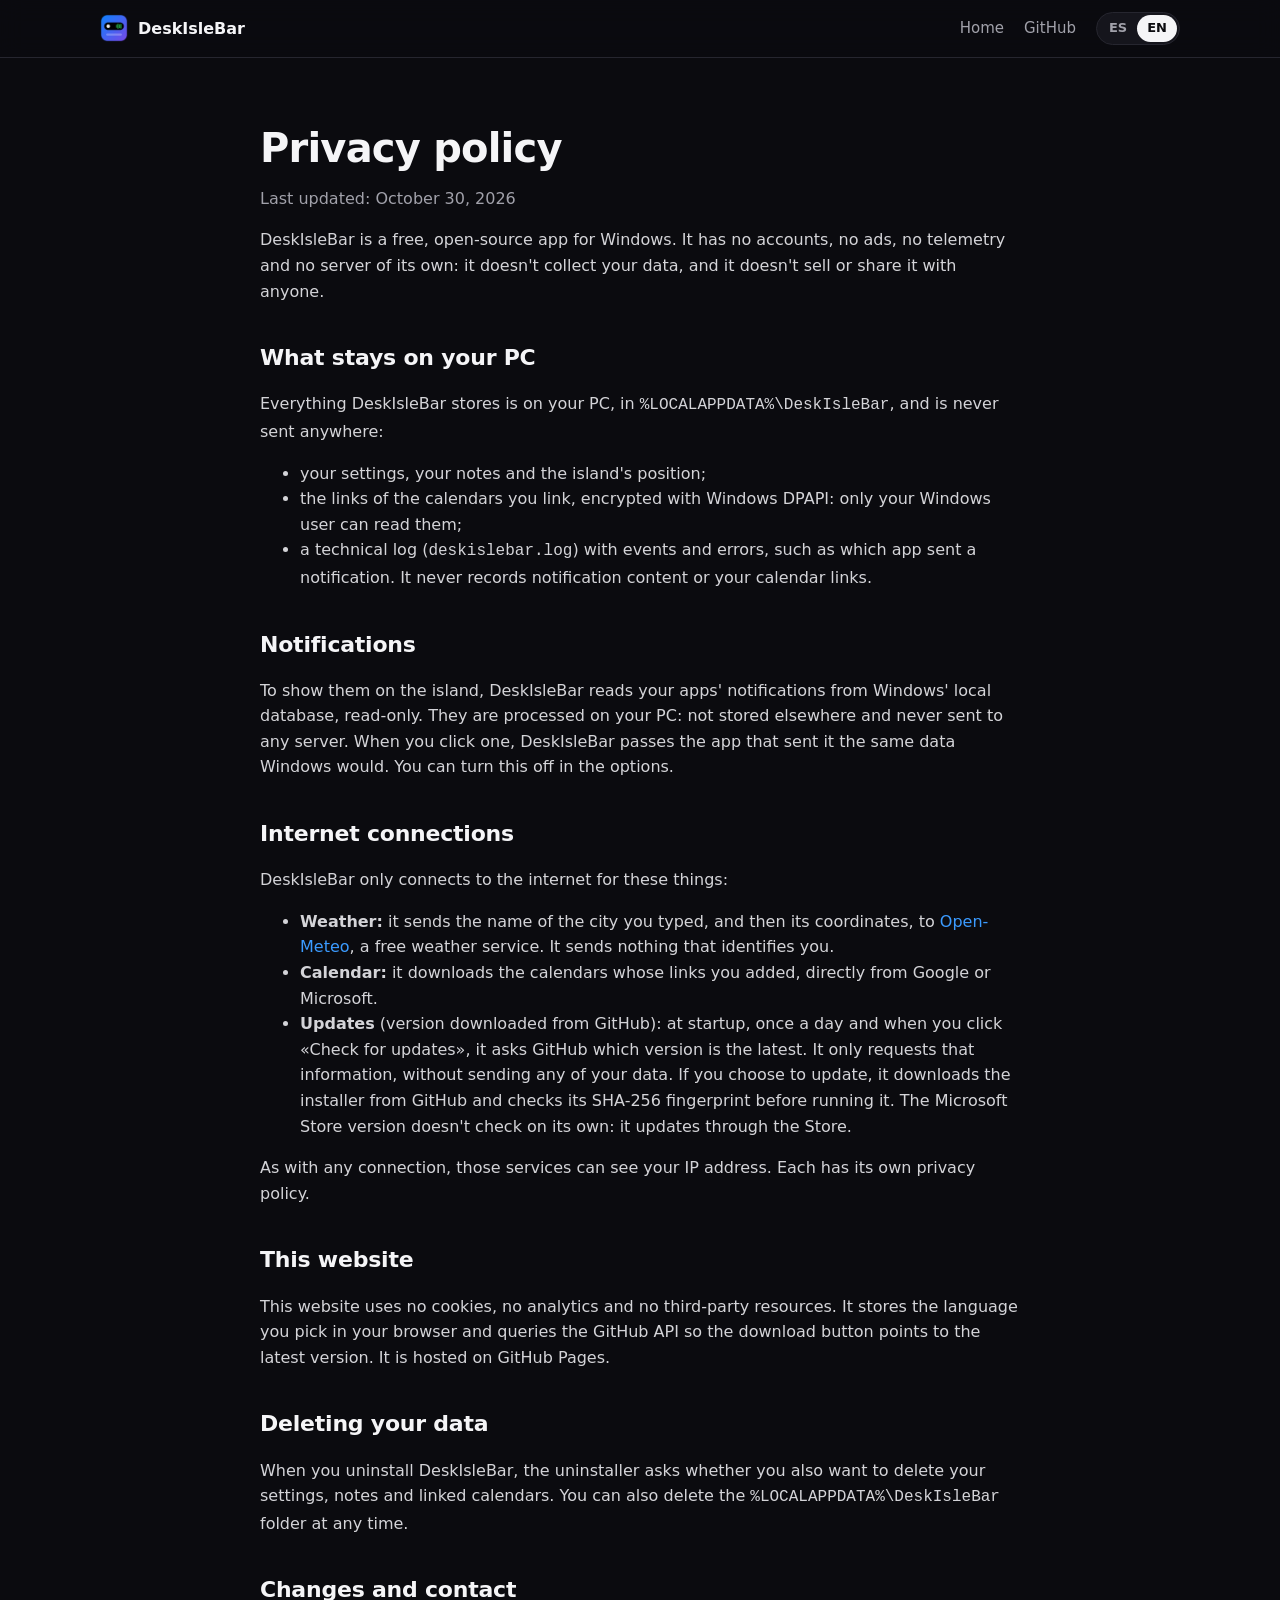
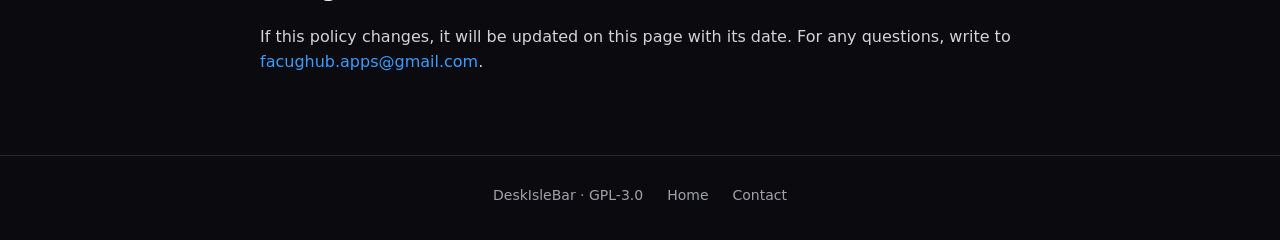
==== docs/privacidad.html @ 7d1cd389 "feat: in-app updates, clickable dots and side arrows, project website - Updates: checks GitHub's lat" ====
<!doctype html>
<html lang="es" data-idioma="es">
<head>
<meta charset="utf-8">
<meta name="viewport" content="width=device-width, initial-scale=1">
<title>Privacidad · DeskIsleBar</title>
<meta name="description" content="Política de privacidad de DeskIsleBar: qué datos usa, dónde quedan y a qué se conecta.">
<link rel="icon" type="image/png" href="favicon.png">
<link rel="stylesheet" href="estilo.css">
</head>
<body>

<header class="barra">
  <a class="marca" href="./"><img src="favicon.png" alt="" width="28" height="28">DeskIsleBar</a>
  <nav>
    <a href="./"><span class="es">Inicio</span><span class="en">Home</span></a>
    <a href="https://github.com/FacuGhub/DeskIsleBar">GitHub</a>
    <div class="idiomas" role="group" aria-label="Idioma / Language">
      <button type="button" data-cambiar="es">ES</button>
      <button type="button" data-cambiar="en">EN</button>
    </div>
  </nav>
</header>

<main>
<article class="texto es">
  <h1>Política de privacidad</h1>
  <p class="fecha">Última actualización: 30 de octubre de 2026</p>

  <p>DeskIsleBar es una app gratuita y de código abierto para Windows. No tiene cuentas, ni publicidad, ni telemetría, ni un servidor propio: no junta datos tuyos y no los vende ni los comparte con nadie.</p>

  <h2>Lo que queda en tu PC</h2>
  <p>Todo lo que DeskIsleBar guarda está en tu PC, en <code>%LOCALAPPDATA%\DeskIsleBar</code>, y no se envía a ningún lado:</p>
  <ul>
    <li>tu configuración, tus notas y la posición de la isla;</li>
    <li>los links de los calendarios que vinculás, cifrados con DPAPI de Windows: solo tu usuario de Windows los puede leer;</li>
    <li>un registro técnico (<code>deskislebar.log</code>) con eventos y errores, por ejemplo qué app mandó una notificación. Nunca registra el contenido de las notificaciones ni tus links de calendario.</li>
  </ul>

  <h2>Notificaciones</h2>
  <p>Para mostrarlas en la isla, DeskIsleBar lee las notificaciones de tus apps desde la base de datos local de Windows, en solo lectura. Se procesan en tu PC: no se guardan en otro lado ni se envían a ningún servidor. Al hacer clic en una, DeskIsleBar le pasa a la app que la mandó los mismos datos que le pasaría Windows. Lo podés apagar en las opciones.</p>

  <h2>Conexiones a internet</h2>
  <p>DeskIsleBar solo se conecta a internet para estas cosas:</p>
  <ul>
    <li><strong>Clima:</strong> manda el nombre de la ciudad que escribiste, y después sus coordenadas, a <a href="https://open-meteo.com/">Open-Meteo</a>, un servicio de clima gratuito. No manda ningún dato que te identifique.</li>
    <li><strong>Calendario:</strong> descarga los calendarios cuyos links agregaste vos, directamente desde Google o Microsoft.</li>
    <li><strong>Actualizaciones</strong> (versión descargada de GitHub): al iniciar, una vez por día y cuando tocás «Buscar actualizaciones», consulta en GitHub cuál es la última versión publicada. Solo pide esa información, sin mandar datos tuyos. Si aceptás actualizar, descarga el instalador desde GitHub y comprueba su huella SHA-256 antes de ejecutarlo. La versión de la Microsoft Store no consulta sola: se actualiza por la Store.</li>
  </ul>
  <p>Como en cualquier conexión, esos servicios pueden ver tu dirección IP. Cada uno tiene su propia política de privacidad.</p>

  <h2>Este sitio</h2>
  <p>Este sitio no usa cookies, ni estadísticas, ni recursos de terceros. Guarda el idioma que elegís en tu navegador y consulta la API de GitHub para que el botón de descarga apunte a la última versión. Está alojado en GitHub Pages.</p>

  <h2>Borrar tus datos</h2>
  <p>Al desinstalar DeskIsleBar, el desinstalador te pregunta si también querés borrar tu configuración, notas y calendarios vinculados. También podés borrar la carpeta <code>%LOCALAPPDATA%\DeskIsleBar</code> cuando quieras.</p>

  <h2>Cambios y contacto</h2>
  <p>Si esta política cambia, se actualiza en esta página con su fecha. Por cualquier consulta, escribí a <a href="mailto:facughub.apps@gmail.com">facughub.apps@gmail.com</a>.</p>
</article>

<article class="texto en">
  <h1>Privacy policy</h1>
  <p class="fecha">Last updated: October 30, 2026</p>

  <p>DeskIsleBar is a free, open-source app for Windows. It has no accounts, no ads, no telemetry and no server of its own: it doesn't collect your data, and it doesn't sell or share it with anyone.</p>

  <h2>What stays on your PC</h2>
  <p>Everything DeskIsleBar stores is on your PC, in <code>%LOCALAPPDATA%\DeskIsleBar</code>, and is never sent anywhere:</p>
  <ul>
    <li>your settings, your notes and the island's position;</li>
    <li>the links of the calendars you link, encrypted with Windows DPAPI: only your Windows user can read them;</li>
    <li>a technical log (<code>deskislebar.log</code>) with events and errors, such as which app sent a notification. It never records notification content or your calendar links.</li>
  </ul>

  <h2>Notifications</h2>
  <p>To show them on the island, DeskIsleBar reads your apps' notifications from Windows' local database, read-only. They are processed on your PC: not stored elsewhere and never sent to any server. When you click one, DeskIsleBar passes the app that sent it the same data Windows would. You can turn this off in the options.</p>

  <h2>Internet connections</h2>
  <p>DeskIsleBar only connects to the internet for these things:</p>
  <ul>
    <li><strong>Weather:</strong> it sends the name of the city you typed, and then its coordinates, to <a href="https://open-meteo.com/">Open-Meteo</a>, a free weather service. It sends nothing that identifies you.</li>
    <li><strong>Calendar:</strong> it downloads the calendars whose links you added, directly from Google or Microsoft.</li>
    <li><strong>Updates</strong> (version downloaded from GitHub): at startup, once a day and when you click «Check for updates», it asks GitHub which version is the latest. It only requests that information, without sending any of your data. If you choose to update, it downloads the installer from GitHub and checks its SHA-256 fingerprint before running it. The Microsoft Store version doesn't check on its own: it updates through the Store.</li>
  </ul>
  <p>As with any connection, those services can see your IP address. Each has its own privacy policy.</p>

  <h2>This website</h2>
  <p>This website uses no cookies, no analytics and no third-party resources. It stores the language you pick in your browser and queries the GitHub API so the download button points to the latest version. It is hosted on GitHub Pages.</p>

  <h2>Deleting your data</h2>
  <p>When you uninstall DeskIsleBar, the uninstaller asks whether you also want to delete your settings, notes and linked calendars. You can also delete the <code>%LOCALAPPDATA%\DeskIsleBar</code> folder at any time.</p>

  <h2>Changes and contact</h2>
  <p>If this policy changes, it will be updated on this page with its date. For any questions, write to <a href="mailto:facughub.apps@gmail.com">facughub.apps@gmail.com</a>.</p>
</article>
</main>

<footer class="pie">
  <span>DeskIsleBar · GPL-3.0</span>
  <a href="./"><span class="es">Inicio</span><span class="en">Home</span></a>
  <a href="mailto:facughub.apps@gmail.com"><span class="es">Contacto</span><span class="en">Contact</span></a>
</footer>

<script src="sitio.js"></script>
</body>
</html>
---- docs/estilo.css ----
/* DeskIsleBar: sitio. Oscuro como la isla, sin fuentes ni recursos externos. */
:root {
  --fondo: #0b0b0f;
  --superficie: #15151c;
  --borde: #26262f;
  --texto: #f5f5f7;
  --suave: #a1a1aa;
  --azul: #0a84ff;
  --azul-hover: #3b9bff;
  --verde: #30d158;
  --radio: 18px;
  color-scheme: dark;
}

* { box-sizing: border-box; }

html { scroll-behavior: smooth; }

body {
  margin: 0;
  background: var(--fondo);
  color: var(--texto);
  font: 16px/1.6 "Segoe UI Variable Text", "Segoe UI", system-ui, -apple-system, sans-serif;
  -webkit-font-smoothing: antialiased;
}

/* Idioma: se muestra solo el elegido */
html[data-idioma="es"] .en, html[data-idioma="en"] .es { display: none; }

a { color: var(--azul-hover); text-decoration: none; }
a:hover { text-decoration: underline; }
img { max-width: 100%; height: auto; }

.barra {
  position: sticky; top: 0; z-index: 10;
  display: flex; align-items: center; justify-content: space-between; gap: 16px;
  padding: 12px max(16px, calc((100% - 1080px) / 2));
  background: rgb(11 11 15 / 80%);
  backdrop-filter: blur(12px);
  border-bottom: 1px solid var(--borde);
}
.marca { display: flex; align-items: center; gap: 10px; color: var(--texto); font-weight: 600; }
.marca:hover { text-decoration: none; }
.barra nav { display: flex; align-items: center; gap: 20px; font-size: 15px; }
.barra nav > a { color: var(--suave); }
.barra nav > a:hover { color: var(--texto); text-decoration: none; }

.idiomas { display: flex; background: var(--superficie); border: 1px solid var(--borde); border-radius: 999px; padding: 2px; }
.idiomas button {
  border: 0; background: none; color: var(--suave); font: inherit; font-size: 13px; font-weight: 600;
  padding: 3px 10px; border-radius: 999px; cursor: pointer;
}
.idiomas button[aria-pressed="true"] { background: var(--texto); color: var(--fondo); }

main { padding: 0 16px; }

.portada { max-width: 820px; margin: 0 auto; padding: 64px 0 40px; text-align: center; }
.logo { border-radius: 22px; }
h1 { font-size: clamp(34px, 6vw, 56px); line-height: 1.1; letter-spacing: -0.02em; margin: 20px 0 16px; }
.bajada { font-size: 19px; color: var(--suave); max-width: 640px; margin: 0 auto 28px; }
.acciones { display: flex; justify-content: center; gap: 12px; flex-wrap: wrap; }
.nota { color: var(--suave); font-size: 14px; margin: 14px 0 0; }

.boton {
  display: inline-flex; align-items: center; gap: 10px;
  padding: 12px 22px; border-radius: 999px;
  background: var(--superficie); border: 1px solid var(--borde);
  color: var(--texto); font-weight: 600;
}
.boton:hover { text-decoration: none; border-color: #3a3a46; }
.boton.principal { background: var(--azul); border-color: var(--azul); color: #fff; }
.boton.principal:hover { background: var(--azul-hover); border-color: var(--azul-hover); }

/* El GIF sobre un "escritorio" con degradado, como se ve en la PC */
.escritorio {
  margin: 48px auto 0;
  padding: 28px 16px 36px;
  border-radius: 24px;
  border: 1px solid var(--borde);
  background: radial-gradient(120% 120% at 20% 0%, #1d3a7a 0%, #2a1f5c 45%, #12121a 100%);
}
.escritorio img { display: block; margin: 0 auto; border-radius: 12px; }

.seccion { max-width: 1080px; margin: 0 auto; padding: 56px 0; border-top: 1px solid var(--borde); }
h2 { font-size: clamp(26px, 4vw, 34px); letter-spacing: -0.01em; margin: 0 0 28px; text-align: center; }
h3 { font-size: 18px; margin: 14px 0 6px; }

.grilla { display: grid; grid-template-columns: repeat(auto-fill, minmax(300px, 1fr)); gap: 18px; }
.tarjeta { background: var(--superficie); border: 1px solid var(--borde); border-radius: var(--radio); padding: 16px 18px 18px; }
.tarjeta img { display: block; width: 100%; border-radius: 10px; background: #000; }
.tarjeta p { color: var(--suave); margin: 0; font-size: 15px; }

.dos-columnas { display: grid; grid-template-columns: 1fr auto; gap: 32px; align-items: center; max-width: 900px; margin: 0 auto; }
.lista { margin: 0; padding: 0; list-style: none; }
.lista li { padding: 10px 0 10px 30px; position: relative; border-bottom: 1px solid var(--borde); }
.lista li::before { content: ""; position: absolute; left: 4px; top: 19px; width: 10px; height: 10px; border-radius: 50%; background: var(--verde); }
.captura-suelta { width: 360px; border-radius: 12px; }

.destacadas { display: grid; grid-template-columns: repeat(auto-fit, minmax(260px, 1fr)); gap: 18px; }
.destacada { background: var(--superficie); border: 1px solid var(--borde); border-radius: var(--radio); padding: 22px; }
.destacada h3 { margin-top: 0; }
.destacada p { color: var(--suave); margin: 0; }
.destacada a { display: block; margin-top: 10px; }

.preguntas { max-width: 760px; }
details { border-bottom: 1px solid var(--borde); padding: 14px 0; }
summary { cursor: pointer; font-weight: 600; }
details p { color: var(--suave); margin: 10px 0 0; }

.apoyo { text-align: center; max-width: 640px; }
.apoyo p { color: var(--suave); }
.boton.cafe { background: #ffdd00; border-color: #ffdd00; color: #1a1a1a; margin-top: 8px; }
.boton.cafe:hover { background: #ffe74d; }

.pie {
  display: flex; flex-wrap: wrap; justify-content: center; gap: 8px 24px;
  padding: 28px 16px 40px; border-top: 1px solid var(--borde);
  color: var(--suave); font-size: 14px;
}
.pie a { color: var(--suave); }

/* Pagina de privacidad */
.texto { max-width: 760px; margin: 0 auto; padding: 48px 0 64px; }
.texto h1 { font-size: clamp(30px, 5vw, 40px); text-align: left; }
.texto h2 { text-align: left; font-size: 22px; margin: 36px 0 10px; }
.texto p, .texto li { color: #d4d4d8; }
.texto .fecha { color: var(--suave); }

@media (max-width: 720px) {
  .barra nav > a:not(:last-of-type) { display: none; }
  .portada { padding-top: 40px; }
  .dos-columnas { grid-template-columns: 1fr; }
  .captura-suelta { width: 100%; }
  .grilla { grid-template-columns: 1fr; }
}
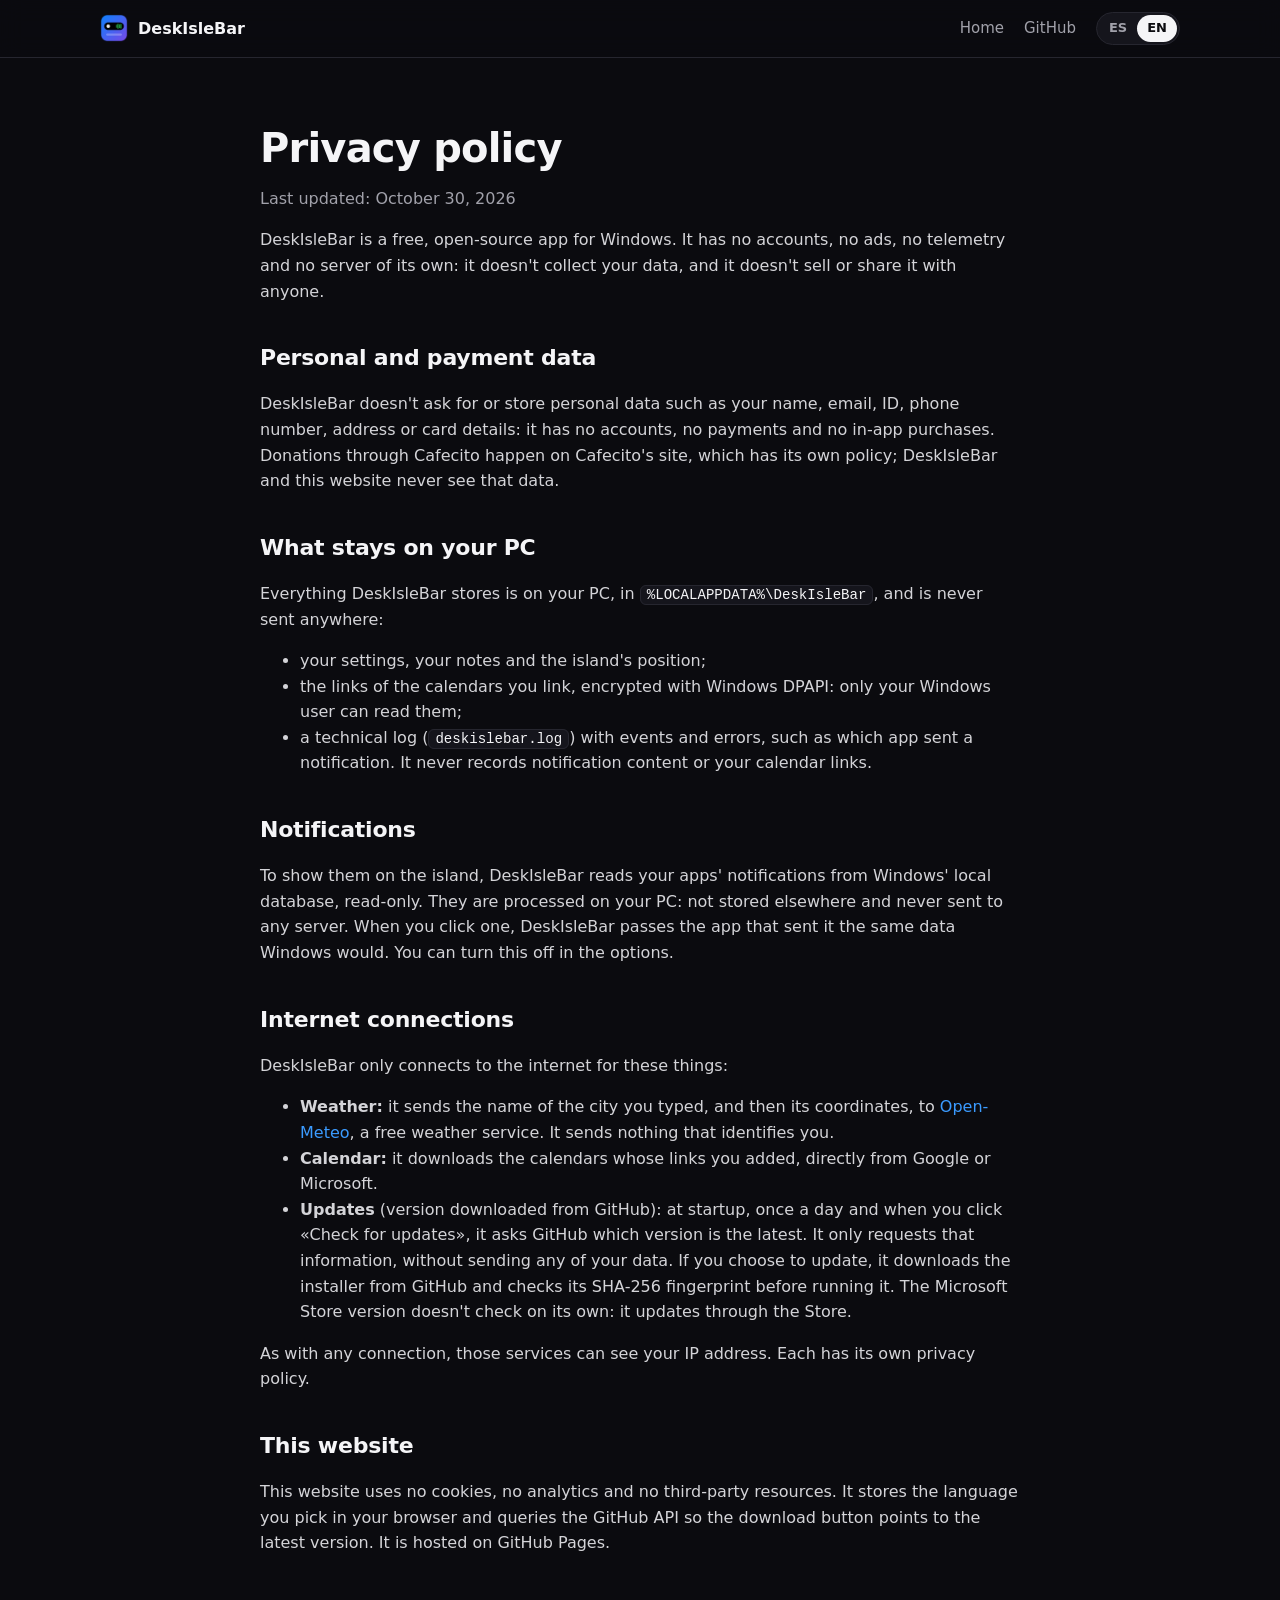
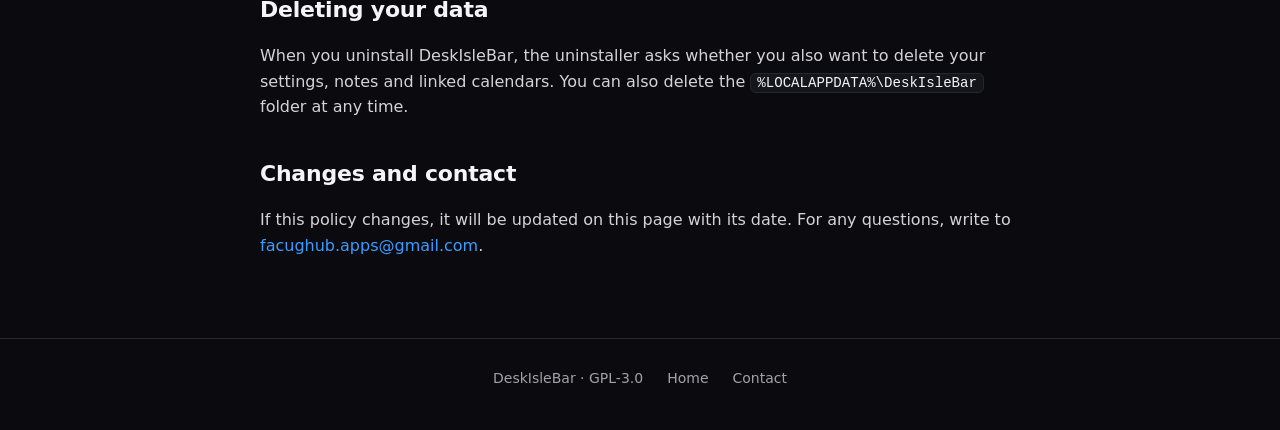
==== commit e44791ee: "docs: state that no personal or payment data is asked for or stored Website FAQ, privacy card, priva" ====
--- a/docs/privacidad.html
+++ b/docs/privacidad.html
@@ -28,6 +28,9 @@
   <p class="fecha">Última actualización: 30 de octubre de 2026</p>
 
   <p>DeskIsleBar es una app gratuita y de código abierto para Windows. No tiene cuentas, ni publicidad, ni telemetría, ni un servidor propio: no junta datos tuyos y no los vende ni los comparte con nadie.</p>
+
+  <h2>Datos personales y de pago</h2>
+  <p>DeskIsleBar no te pide ni guarda datos personales como nombre, mail, documento, teléfono, dirección ni datos de tarjetas: no tiene cuentas, ni pagos, ni compras dentro de la app. Las donaciones por Cafecito se hacen en la página de Cafecito, que tiene su propia política; DeskIsleBar y este sitio nunca ven esos datos.</p>
 
   <h2>Lo que queda en tu PC</h2>
   <p>Todo lo que DeskIsleBar guarda está en tu PC, en <code>%LOCALAPPDATA%\DeskIsleBar</code>, y no se envía a ningún lado:</p>
@@ -64,6 +67,9 @@
   <p class="fecha">Last updated: October 30, 2026</p>
 
   <p>DeskIsleBar is a free, open-source app for Windows. It has no accounts, no ads, no telemetry and no server of its own: it doesn't collect your data, and it doesn't sell or share it with anyone.</p>
+
+  <h2>Personal and payment data</h2>
+  <p>DeskIsleBar doesn't ask for or store personal data such as your name, email, ID, phone number, address or card details: it has no accounts, no payments and no in-app purchases. Donations through Cafecito happen on Cafecito's site, which has its own policy; DeskIsleBar and this website never see that data.</p>
 
   <h2>What stays on your PC</h2>
   <p>Everything DeskIsleBar stores is on your PC, in <code>%LOCALAPPDATA%\DeskIsleBar</code>, and is never sent anywhere:</p>
--- a/docs/estilo.css
+++ b/docs/estilo.css
@@ -106,6 +106,13 @@
 details { border-bottom: 1px solid var(--borde); padding: 14px 0; }
 summary { cursor: pointer; font-weight: 600; }
 details p { color: var(--suave); margin: 10px 0 0; }
+details ol { color: var(--suave); margin: 10px 0 0; padding-left: 22px; }
+details li { margin: 6px 0; }
+code, kbd {
+  font: 0.88em/1.4 "Cascadia Mono", Consolas, monospace;
+  background: var(--superficie); border: 1px solid var(--borde); border-radius: 6px; padding: 1px 6px;
+  color: var(--texto); overflow-wrap: anywhere;
+}
 
 .apoyo { text-align: center; max-width: 640px; }
 .apoyo p { color: var(--suave); }
